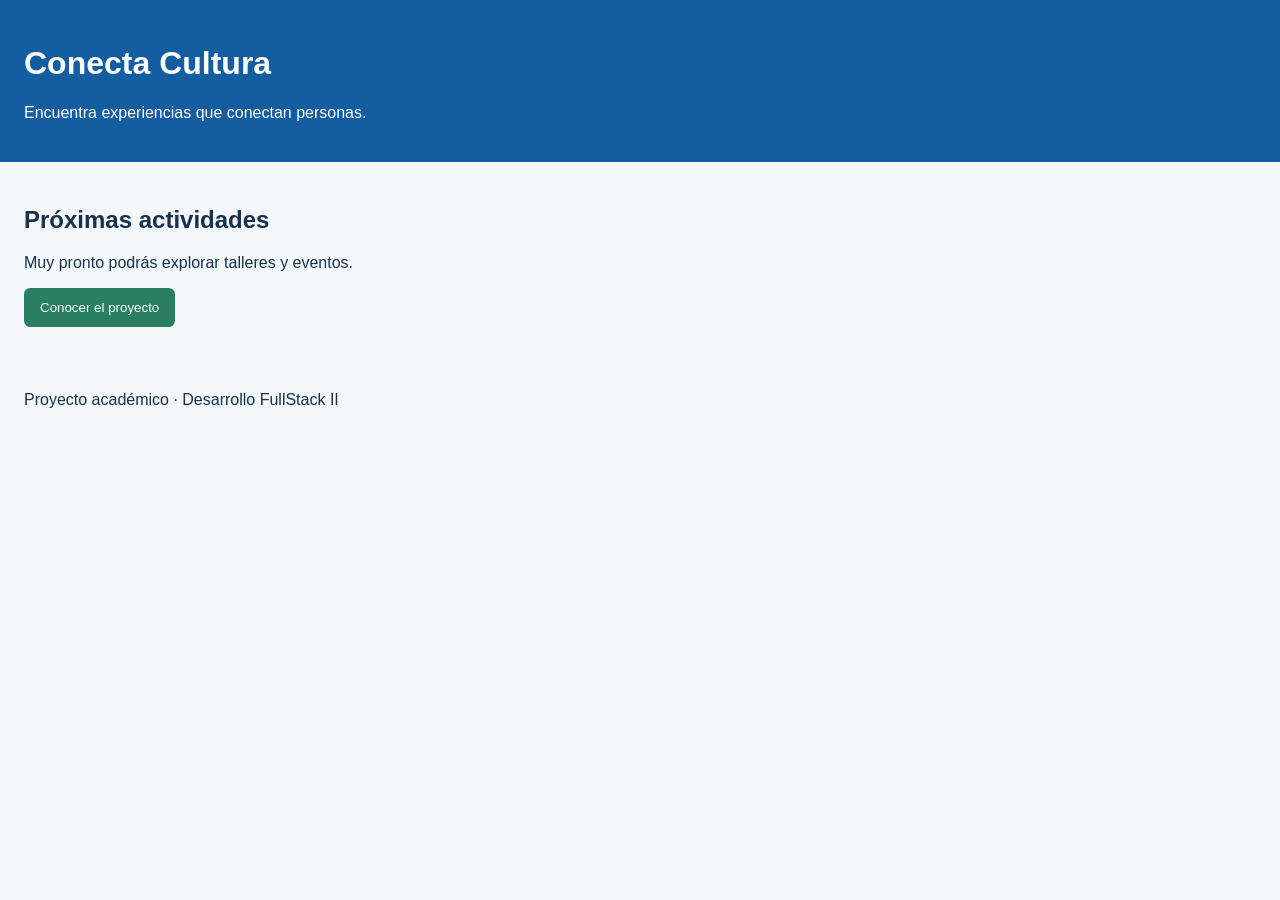
==== index.html @ 3fdcd91d "chore: crear estructura inicial del proyecto" ====
<!DOCTYPE html>
<html lang="es">
<head>
  <meta charset="UTF-8">
  <meta name="viewport" content="width=device-width, initial-scale=1.0">
  <meta name="description" content="Actividades y talleres de Conecta Cultura">
  <title>Conecta Cultura | Inicio</title>
  <link rel="stylesheet" href="assets/css/estilos.css">
</head>
<body>
  <header>
    <h1>Conecta Cultura</h1>
    <p>Encuentra experiencias que conectan personas.</p>
  </header>

  <main>
    <section>
      <h2>Próximas actividades</h2>
      <p>Muy pronto podrás explorar talleres y eventos.</p>
      <button id="boton-bienvenida" type="button">Conocer el proyecto</button>
    </section>
  </main>

  <footer>
    <p>Proyecto académico · Desarrollo FullStack II</p>
  </footer>

  <script src="assets/js/app.js"></script>
</body>
</html>
---- assets/css/estilos.css ----
* {
  box-sizing: border-box;
}

body {
  margin: 0;
  font-family: Arial, sans-serif;
  color: #16324f;
  background-color: #f4f8fb;
}

header,
main,
footer {
  padding: 1.5rem;
}

header {
  color: #ffffff;
  background-color: #145da0;
}

button {
  padding: 0.75rem 1rem;
  color: #ffffff;
  background-color: #2a7f62;
  border: 0;
  border-radius: 0.4rem;
  cursor: pointer;
}
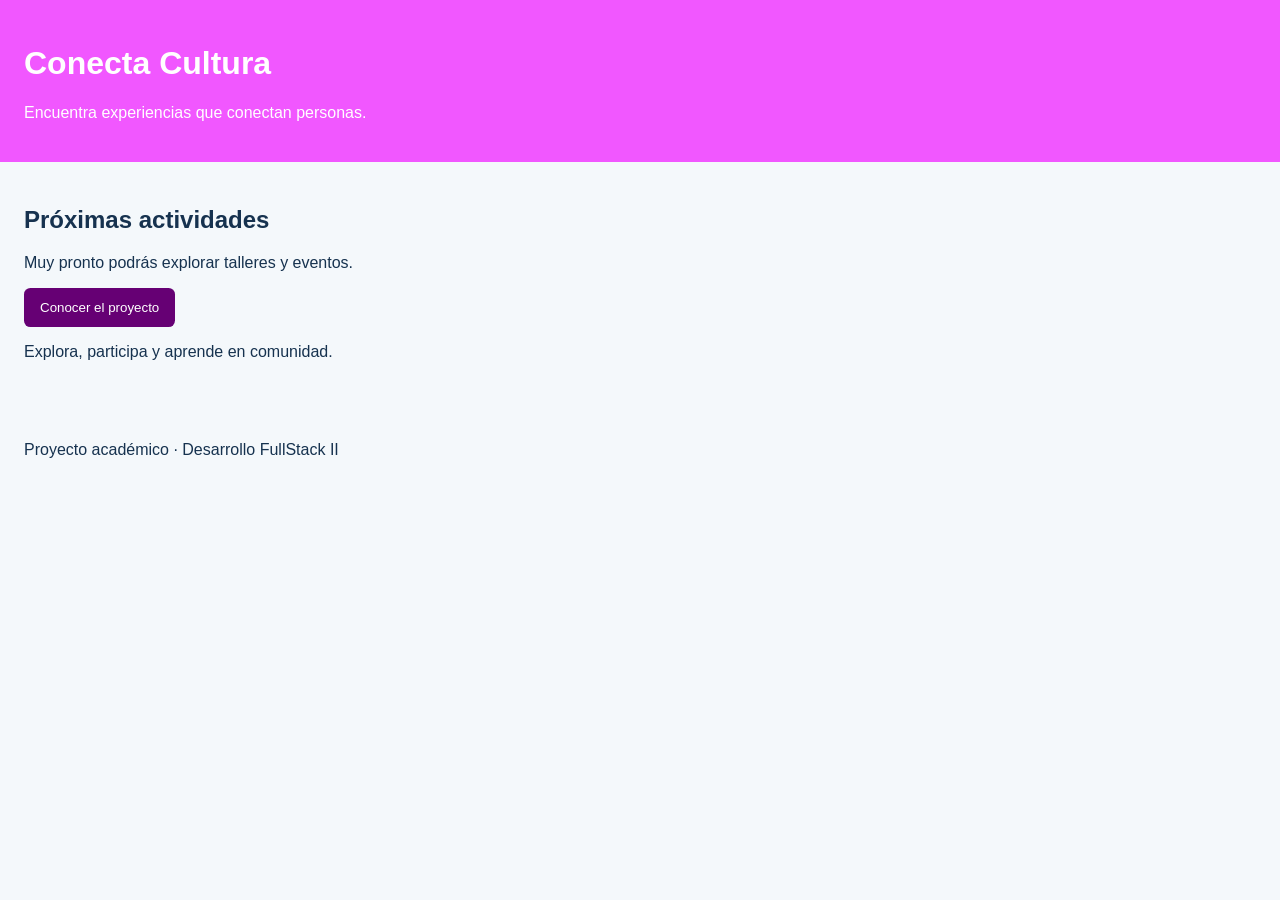
==== commit 89ee7f77: "cambio de colores" ====
--- a/index.html
+++ b/index.html
@@ -18,6 +18,7 @@
       <h2>Próximas actividades</h2>
       <p>Muy pronto podrás explorar talleres y eventos.</p>
       <button id="boton-bienvenida" type="button">Conocer el proyecto</button>
+      <p class="mensaje-inicial">Explora, participa y aprende en comunidad.</p>
     </section>
   </main>
 
--- a/assets/css/estilos.css
+++ b/assets/css/estilos.css
@@ -17,13 +17,13 @@
 
 header {
   color: #ffffff;
-  background-color: #145da0;
+  background-color: #f157ff;
 }
 
 button {
   padding: 0.75rem 1rem;
   color: #ffffff;
-  background-color: #2a7f62;
+  background-color: #660074;
   border: 0;
   border-radius: 0.4rem;
   cursor: pointer;
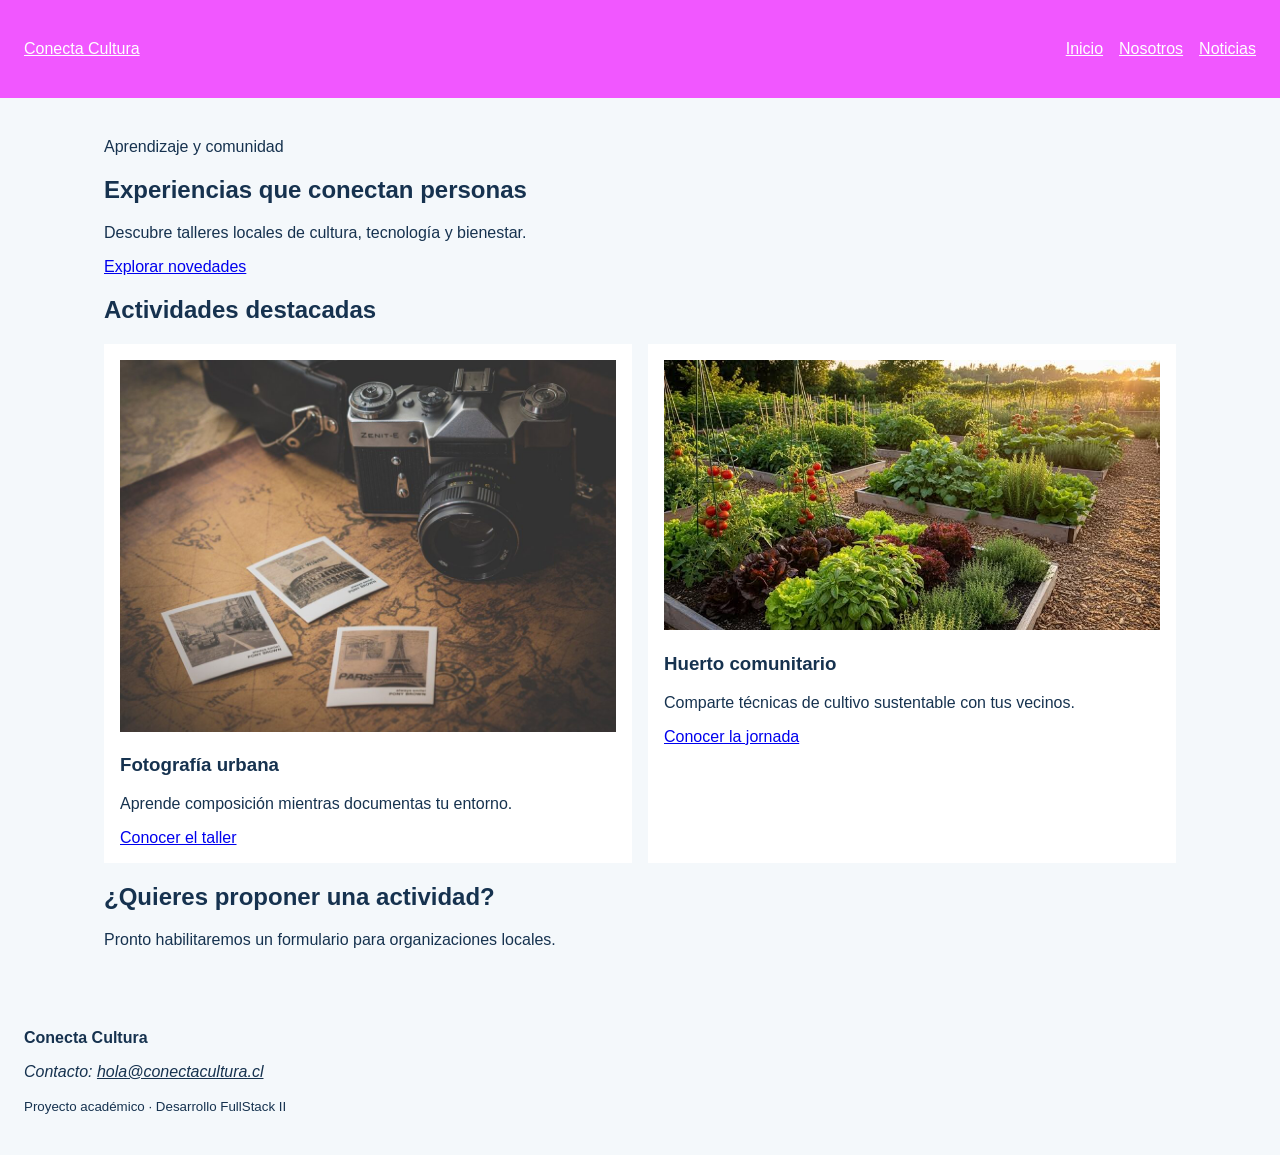
==== commit 17e5ff3d: "feat: construir estructura semántica de inicio y nosotros" ====
--- a/index.html
+++ b/index.html
@@ -3,29 +3,62 @@
 <head>
   <meta charset="UTF-8">
   <meta name="viewport" content="width=device-width, initial-scale=1.0">
-  <meta name="description" content="Actividades y talleres de Conecta Cultura">
-  <title>Conecta Cultura | Inicio</title>
+  <meta name="description" content="Talleres y actividades de Conecta Cultura">
+  <title>Inicio | Conecta Cultura</title>
   <link rel="stylesheet" href="assets/css/estilos.css">
 </head>
 <body>
-  <header>
-    <h1>Conecta Cultura</h1>
-    <p>Encuentra experiencias que conectan personas.</p>
+  <a class="salto-contenido" href="#contenido-principal">Ir al contenido</a>
+  <header class="cabecera-sitio">
+    <a class="marca" href="index.html">Conecta Cultura</a>
+    <nav aria-label="Navegación principal">
+      <ul class="menu">
+        <li><a href="index.html" aria-current="page">Inicio</a></li>
+        <li><a href="nosotros.html">Nosotros</a></li>
+        <li><a href="noticias.html">Noticias</a></li>
+      </ul>
+    </nav>
   </header>
 
-  <main>
-    <section>
-      <h2>Próximas actividades</h2>
-      <p>Muy pronto podrás explorar talleres y eventos.</p>
-      <button id="boton-bienvenida" type="button">Conocer el proyecto</button>
-      <p class="mensaje-inicial">Explora, participa y aprende en comunidad.</p>
+  <main id="contenido-principal">
+    <section class="presentacion">
+      <p class="etiqueta">Aprendizaje y comunidad</p>
+      <h1>Experiencias que conectan personas</h1>
+      <p>Descubre talleres locales de cultura, tecnología y bienestar.</p>
+      <a class="boton" href="noticias.html">Explorar novedades</a>
     </section>
+
+    <section aria-labelledby="titulo-actividades">
+      <h2 id="titulo-actividades">Actividades destacadas</h2>
+      <div class="grilla-tarjetas">
+        <article class="tarjeta">
+          <img src="assets/img/fotografia.jpg"
+               alt="Participantes fotografiando edificios del barrio">
+          <h3>Fotografía urbana</h3>
+          <p>Aprende composición mientras documentas tu entorno.</p>
+          <a href="noticia-detalle-1.html">Conocer el taller</a>
+        </article>
+        <article class="tarjeta">
+          <img src="assets/img/huerto.jpg"
+               alt="Manos plantando una hierba en un huerto comunitario">
+          <h3>Huerto comunitario</h3>
+          <p>Comparte técnicas de cultivo sustentable con tus vecinos.</p>
+          <a href="noticia-detalle-2.html">Conocer la jornada</a>
+        </article>
+      </div>
+    </section>
+
+    <aside class="aviso" aria-labelledby="titulo-aviso">
+      <h2 id="titulo-aviso">¿Quieres proponer una actividad?</h2>
+      <p>Pronto habilitaremos un formulario para organizaciones locales.</p>
+    </aside>
   </main>
 
-  <footer>
-    <p>Proyecto académico · Desarrollo FullStack II</p>
+  <footer class="pie-sitio">
+    <p><strong>Conecta Cultura</strong></p>
+    <address>Contacto: <a href="mailto:hola@conectacultura.cl">hola@conectacultura.cl</a></address>
+    <p><small>Proyecto académico · Desarrollo FullStack II</small></p>
   </footer>
-
   <script src="assets/js/app.js"></script>
 </body>
 </html>
--- a/assets/css/estilos.css
+++ b/assets/css/estilos.css
@@ -28,3 +28,55 @@
   border-radius: 0.4rem;
   cursor: pointer;
 }
+
+.cabecera-sitio,
+.menu,
+.grilla-tarjetas {
+  display: flex;
+  gap: 1rem;
+}
+
+.cabecera-sitio {
+  align-items: center;
+  justify-content: space-between;
+}
+
+.menu {
+  padding: 0;
+  list-style: none;
+}
+
+.marca,
+.menu a,
+.pie-sitio a {
+  color: inherit;
+}
+
+main {
+  max-width: 70rem;
+  margin-inline: auto;
+}
+
+.grilla-tarjetas {
+  flex-wrap: wrap;
+}
+
+.tarjeta {
+  flex: 1 1 18rem;
+  padding: 1rem;
+  background: #ffffff;
+}
+
+img {
+  max-width: 100%;
+  height: auto;
+}
+
+.salto-contenido {
+  position: absolute;
+  left: -10000px;
+}
+
+.salto-contenido:focus {
+  position: static;
+}
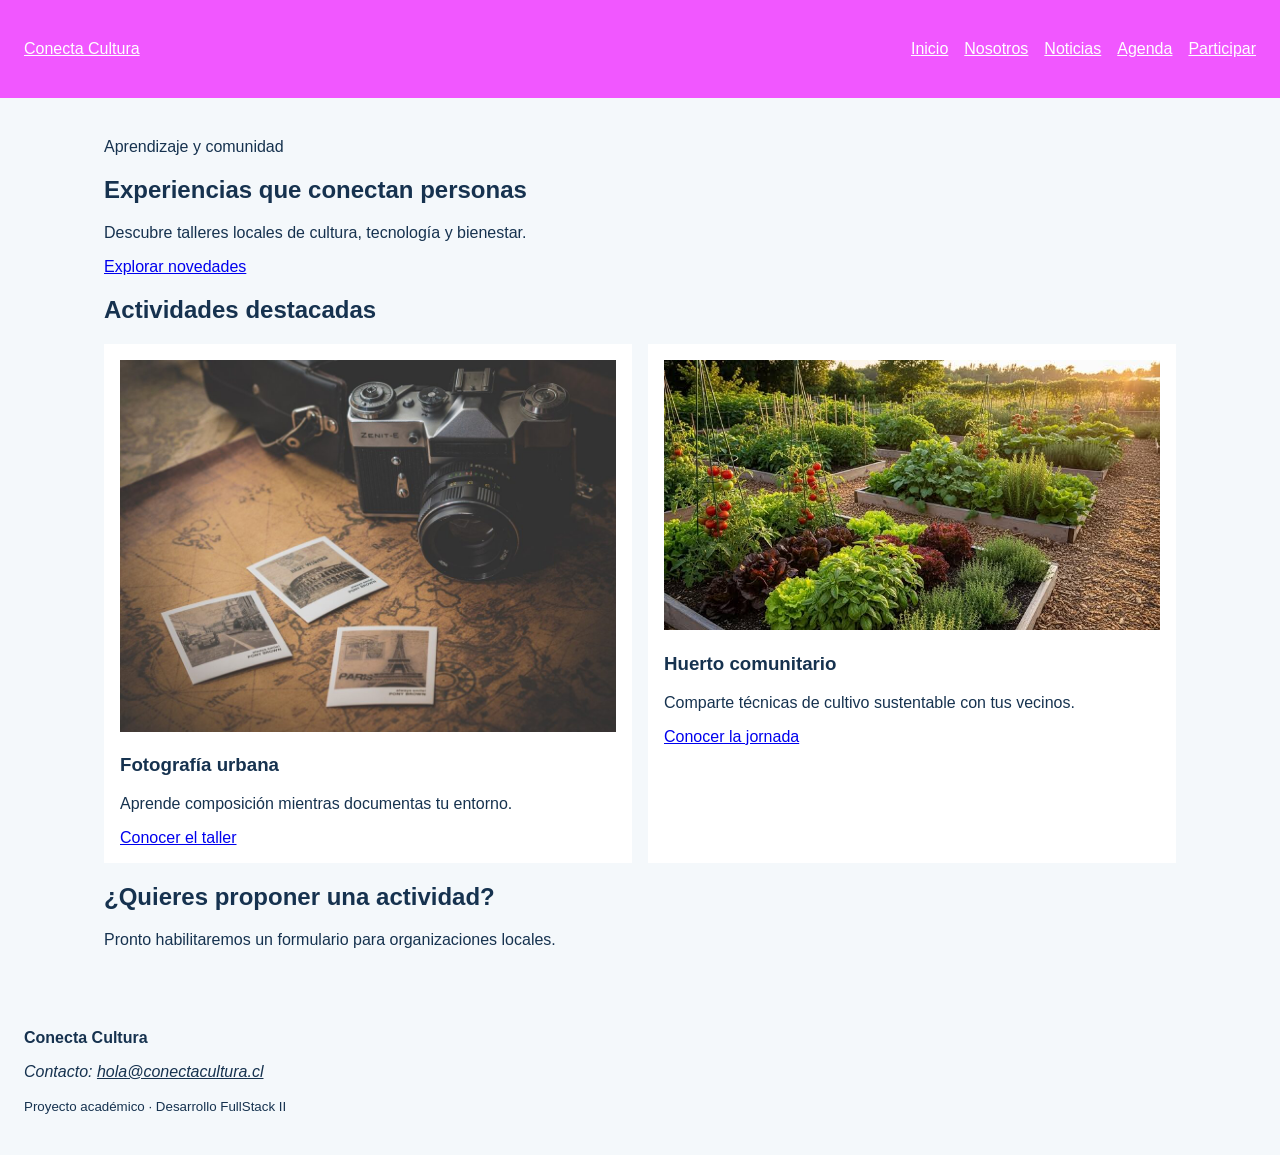
==== commit a460ba9e: "feat: actualizar navegación con agenda y participación" ====
--- a/index.html
+++ b/index.html
@@ -16,7 +16,10 @@
         <li><a href="index.html" aria-current="page">Inicio</a></li>
         <li><a href="nosotros.html">Nosotros</a></li>
         <li><a href="noticias.html">Noticias</a></li>
+        <li><a href="agenda.html">Agenda</a></li>
+        <li><a href="participar.html">Participar</a></li>
       </ul>
+
     </nav>
   </header>
 
--- a/assets/css/estilos.css
+++ b/assets/css/estilos.css
@@ -80,3 +80,57 @@
 .salto-contenido:focus {
   position: static;
 }
+.tabla-contenedor {
+  max-width: 100%;
+  overflow-x: auto;
+}
+
+table {
+  width: 100%;
+  border-collapse: collapse;
+  background-color: #ffffff;
+}
+
+caption {
+  padding: 0.75rem;
+  font-weight: bold;
+  text-align: left;
+}
+
+th,
+td {
+  padding: 0.75rem;
+  border: 1px solid #b8c4cf;
+  text-align: left;
+}
+
+thead {
+  color: #ffffff;
+  background-color: #f157ff;
+}
+.formulario {
+  display: grid;
+  gap: 1rem;
+  max-width: 42rem;
+}
+
+.formulario fieldset {
+  display: grid;
+  gap: 0.75rem;
+  padding: 1rem;
+  border: 1px solid #b8c4cf;
+}
+
+.formulario input,
+.formulario select,
+.formulario textarea {
+  width: 100%;
+  padding: 0.7rem;
+  font: inherit;
+}
+
+.formulario input[type="radio"],
+.formulario input[type="checkbox"] {
+  width: auto;
+}
+
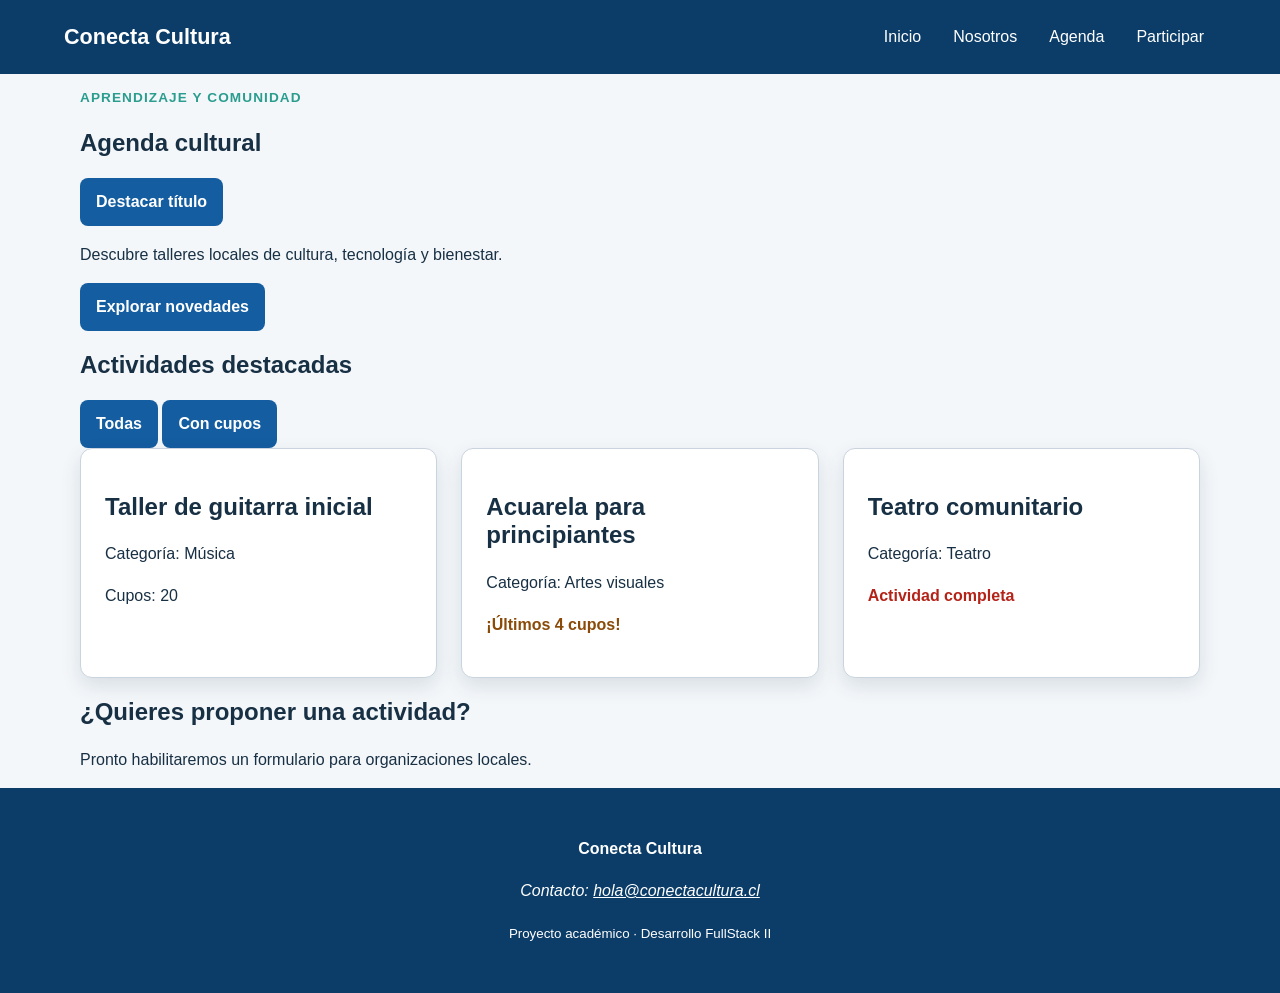
==== commit 4ead6ff7: "feat: agregar menú adaptable y cartelera dinámica" ====
--- a/index.html
+++ b/index.html
@@ -1,5 +1,6 @@
 <!DOCTYPE html>
 <html lang="es">
+
 <head>
   <meta charset="UTF-8">
   <meta name="viewport" content="width=device-width, initial-scale=1.0">
@@ -7,48 +8,38 @@
   <title>Inicio | Conecta Cultura</title>
   <link rel="stylesheet" href="assets/css/estilos.css">
 </head>
+
 <body>
   <a class="salto-contenido" href="#contenido-principal">Ir al contenido</a>
   <header class="cabecera-sitio">
     <a class="marca" href="index.html">Conecta Cultura</a>
-    <nav aria-label="Navegación principal">
-      <ul class="menu">
-        <li><a href="index.html" aria-current="page">Inicio</a></li>
-        <li><a href="nosotros.html">Nosotros</a></li>
-        <li><a href="noticias.html">Noticias</a></li>
-        <li><a href="agenda.html">Agenda</a></li>
-        <li><a href="participar.html">Participar</a></li>
-      </ul>
-
+    <button id="boton-menu" class="boton-menu" type="button" aria-label="Abrir o cerrar menú principal"
+      aria-controls="menu-principal" aria-expanded="false">
+      <span aria-hidden="true">☰</span>
+    </button>
+    <nav id="menu-principal" class="menu" aria-label="Navegación principal">
+      <a href="index.html">Inicio</a>
+      <a href="nosotros.html">Nosotros</a>
+      <a href="agenda.html">Agenda</a>
+      <a href="participar.html">Participar</a>
     </nav>
   </header>
-
   <main id="contenido-principal">
     <section class="presentacion">
       <p class="etiqueta">Aprendizaje y comunidad</p>
-      <h1>Experiencias que conectan personas</h1>
+      <h1 id="titulo-cartelera">Agenda cultural</h1>
+      <button id="boton-destacar" type="button">Destacar título</button>
       <p>Descubre talleres locales de cultura, tecnología y bienestar.</p>
       <a class="boton" href="noticias.html">Explorar novedades</a>
     </section>
 
     <section aria-labelledby="titulo-actividades">
       <h2 id="titulo-actividades">Actividades destacadas</h2>
-      <div class="grilla-tarjetas">
-        <article class="tarjeta">
-          <img src="assets/img/fotografia.jpg"
-               alt="Participantes fotografiando edificios del barrio">
-          <h3>Fotografía urbana</h3>
-          <p>Aprende composición mientras documentas tu entorno.</p>
-          <a href="noticia-detalle-1.html">Conocer el taller</a>
-        </article>
-        <article class="tarjeta">
-          <img src="assets/img/huerto.jpg"
-               alt="Manos plantando una hierba en un huerto comunitario">
-          <h3>Huerto comunitario</h3>
-          <p>Comparte técnicas de cultivo sustentable con tus vecinos.</p>
-          <a href="noticia-detalle-2.html">Conocer la jornada</a>
-        </article>
-      </div>
+      <button id="mostrar-todas" type="button">Todas</button>
+      <button id="mostrar-disponibles" type="button">
+        Con cupos
+      </button>
+      <section id="cartelera" class="grilla-tarjetas"></section>
     </section>
 
     <aside class="aviso" aria-labelledby="titulo-aviso">
@@ -56,12 +47,13 @@
       <p>Pronto habilitaremos un formulario para organizaciones locales.</p>
     </aside>
   </main>
-
   <footer class="pie-sitio">
     <p><strong>Conecta Cultura</strong></p>
     <address>Contacto: <a href="mailto:hola@conectacultura.cl">hola@conectacultura.cl</a></address>
     <p><small>Proyecto académico · Desarrollo FullStack II</small></p>
   </footer>
   <script src="assets/js/app.js"></script>
+  <script src="assets/js/menu.js"></script>
 </body>
-</html>
+
+</html>
--- a/assets/css/estilos.css
+++ b/assets/css/estilos.css
@@ -1,85 +1,150 @@
-* {
+:root {
+  --color-primario: #145da0;
+  --color-primario-oscuro: #0b3d68;
+  --color-secundario: #2a9d8f;
+  --color-acento: #f4a261;
+  --color-texto: #183044;
+  --color-texto-suave: #526575;
+  --color-fondo: #f4f7fa;
+  --color-superficie: #ffffff;
+  --color-borde: #c9d4de;
+  --fuente-base: Arial, Helvetica, sans-serif;
+  --radio: 0.75rem;
+  --sombra: 0 0.5rem 1.25rem rgb(20 48 68 / 12%);
+  --ancho-contenido: 72rem;
+}
+
+/* ===== Reset y base ===== */
+
+*,
+*::before,
+*::after {
   box-sizing: border-box;
+}
+
+html {
+  scroll-behavior: smooth;
 }
 
 body {
   margin: 0;
-  font-family: Arial, sans-serif;
-  color: #16324f;
-  background-color: #f4f8fb;
-}
-
-header,
-main,
-footer {
-  padding: 1.5rem;
-}
-
-header {
-  color: #ffffff;
-  background-color: #f157ff;
-}
-
-button {
-  padding: 0.75rem 1rem;
-  color: #ffffff;
-  background-color: #660074;
-  border: 0;
-  border-radius: 0.4rem;
-  cursor: pointer;
-}
-
-.cabecera-sitio,
-.menu,
-.grilla-tarjetas {
-  display: flex;
-  gap: 1rem;
-}
-
-.cabecera-sitio {
-  align-items: center;
-  justify-content: space-between;
-}
-
-.menu {
-  padding: 0;
-  list-style: none;
-}
-
-.marca,
-.menu a,
-.pie-sitio a {
-  color: inherit;
-}
+  color: var(--color-texto);
+  background: var(--color-fondo);
+  font-family: var(--fuente-base);
+  font-size: 1rem;
+  line-height: 1.6;
+}
+
+img,
+video {
+  display: block;
+  max-width: 100%;
+  height: auto;
+}
+
+a {
+  color: var(--color-primario);
+}
+
+h1,
+h2,
+h3 {
+  line-height: 1.2;
+}
+
+/* ===== Contenedor principal ===== */
 
 main {
+  width: 90%;
   max-width: 70rem;
   margin-inline: auto;
 }
 
+/* ===== Cabecera y menú ===== */
+
+.cabecera-sitio {
+  display: flex;
+  flex-direction: column;
+  gap: 1rem;
+  padding: 1rem 5%;
+  background: var(--color-primario-oscuro);
+}
+
+.marca {
+  color: #ffffff;
+  font-size: 1.35rem;
+  font-weight: 700;
+  text-decoration: none;
+}
+
+.menu {
+  display: flex;
+  flex-direction: column;
+  gap: 0.5rem;
+}
+
+.menu a {
+  display: inline-block;
+  padding: 0.5rem 0.75rem;
+  color: #ffffff;
+  border-radius: 0.5rem;
+  text-decoration: none;
+}
+
+.menu a:hover,
+.menu a[aria-current="page"] {
+  background: var(--color-primario);
+}
+
+/* ===== Tarjetas ===== */
+
+.tarjeta {
+  padding: 1.5rem;
+  background: var(--color-superficie);
+  border: 1px solid var(--color-borde);
+  border-radius: var(--radio);
+  box-shadow: var(--sombra);
+}
+
+.etiqueta {
+  margin-bottom: 0.25rem;
+  color: var(--color-secundario);
+  font-size: 0.85rem;
+  font-weight: 700;
+  letter-spacing: 0.08em;
+  text-transform: uppercase;
+}
+
 .grilla-tarjetas {
-  flex-wrap: wrap;
-}
-
-.tarjeta {
-  flex: 1 1 18rem;
-  padding: 1rem;
-  background: #ffffff;
-}
-
-img {
-  max-width: 100%;
-  height: auto;
-}
-
-.salto-contenido {
-  position: absolute;
-  left: -10000px;
-}
-
-.salto-contenido:focus {
-  position: static;
-}
+  display: grid;
+  grid-template-columns: 1fr;
+  gap: 1.5rem;
+}
+
+/* ===== Botones ===== */
+
+.boton,
+button {
+  display: inline-block;
+  width: fit-content;
+  padding: 0.7rem 1rem;
+  color: #ffffff;
+  background: var(--color-primario);
+  border: 0;
+  border-radius: 0.5rem;
+  font: inherit;
+  font-weight: 700;
+  text-decoration: none;
+  cursor: pointer;
+}
+
+.boton:hover,
+button:hover {
+  background: var(--color-primario-oscuro);
+}
+
+/* ===== Tablas ===== */
+
 .tabla-contenedor {
   max-width: 100%;
   overflow-x: auto;
@@ -88,26 +153,28 @@
 table {
   width: 100%;
   border-collapse: collapse;
-  background-color: #ffffff;
-}
-
-caption {
-  padding: 0.75rem;
-  font-weight: bold;
-  text-align: left;
-}
-
+  background: var(--color-superficie);
+}
+
+caption,
 th,
 td {
   padding: 0.75rem;
-  border: 1px solid #b8c4cf;
   text-align: left;
 }
 
+th,
+td {
+  border: 1px solid var(--color-borde);
+}
+
 thead {
   color: #ffffff;
-  background-color: #f157ff;
-}
+  background: var(--color-primario);
+}
+
+/* ===== Formulario ===== */
+
 .formulario {
   display: grid;
   gap: 1rem;
@@ -117,8 +184,11 @@
 .formulario fieldset {
   display: grid;
   gap: 0.75rem;
-  padding: 1rem;
-  border: 1px solid #b8c4cf;
+  padding: 1.5rem;
+  background: var(--color-superficie);
+  border: 1px solid var(--color-borde);
+  border-radius: var(--radio);
+  box-shadow: var(--sombra);
 }
 
 .formulario input,
@@ -126,6 +196,10 @@
 .formulario textarea {
   width: 100%;
   padding: 0.7rem;
+  color: inherit;
+  background: #ffffff;
+  border: 1px solid var(--color-borde);
+  border-radius: 0.4rem;
   font: inherit;
 }
 
@@ -134,3 +208,130 @@
   width: auto;
 }
 
+:focus-visible {
+  outline: 3px solid var(--color-acento);
+  outline-offset: 3px;
+}
+
+input:required,
+select:required,
+textarea:required {
+  border-left: 0.3rem solid var(--color-primario);
+}
+
+input:focus,
+select:focus,
+textarea:focus {
+  border-color: var(--color-primario);
+}
+
+/* ===== Video e iframe ===== */
+
+video,
+iframe {
+  width: 100%;
+  max-width: 100%;
+}
+
+iframe {
+  aspect-ratio: 16 / 9;
+  border: 0;
+}
+
+/* ===== Salto de contenido y pie de página ===== */
+
+.salto-contenido {
+  position: absolute;
+  padding: 0.6rem 1rem;
+  color: #ffffff;
+  background: var(--color-primario-oscuro);
+  transform: translateY(-150%);
+}
+
+.salto-contenido:focus {
+  transform: translateY(0);
+}
+
+.pie-sitio {
+  padding: 2rem;
+  color: #ffffff;
+  background: var(--color-primario-oscuro);
+  text-align: center;
+}
+
+.pie-sitio a {
+  color: #ffffff;
+}
+
+/* ===== Media query: pantallas desde 48rem ===== */
+
+@media (min-width: 48rem) {
+  .cabecera-sitio {
+    flex-direction: row;
+    justify-content: space-between;
+    align-items: center;
+  }
+
+  .menu {
+    flex-direction: row;
+    flex-wrap: wrap;
+  }
+
+  .grilla-tarjetas {
+    grid-template-columns: 1fr 1fr;
+  }
+}
+
+/* ===== Media query: pantallas desde 64rem ===== */
+
+@media (min-width: 64rem) {
+  .grilla-tarjetas {
+    grid-template-columns: repeat(3, 1fr);
+  }
+}
+.destacado {
+  color: #8a4b08;
+  background-color: #fff3cd;
+  padding: 1rem;
+  border-left: 0.35rem solid #d97706;
+}
+
+.boton-menu {
+  display: inline-block;
+  padding: 0.65rem 0.85rem;
+  font-size: 1.5rem;
+  background-color: ;
+  border: 0.1rem solid #1f4b5b;
+  border-radius: 0.35rem;
+  cursor: pointer;
+}
+
+.menu {
+  display: none;
+  flex-direction: column;
+  gap: 0.5rem;
+}
+
+.menu.menu-abierto {
+  display: flex;
+}
+
+@media (min-width: 768px) {
+  .boton-menu {
+    display: none;
+  }
+
+  .menu {
+    display: flex;
+    flex-direction: row;
+  }
+}
+.aviso-cupos {
+  color: #8a4b08;
+  font-weight: 700;
+}
+
+.actividad-completa {
+  color: #b42318;
+  font-weight: 700;
+}
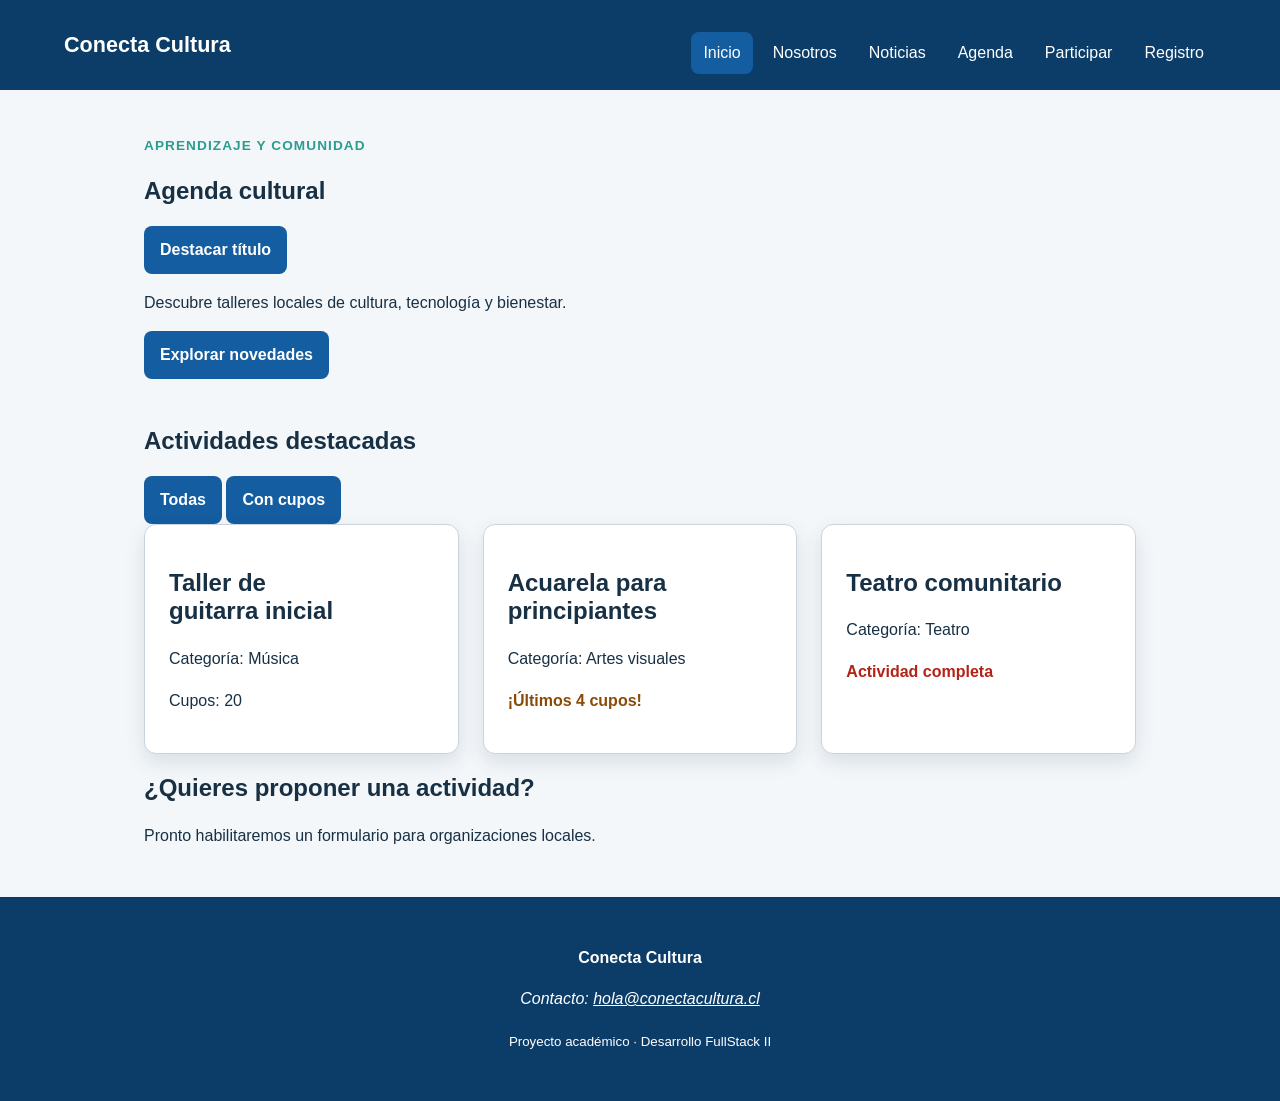
==== commit b804f67a: "style: corregir estilos y navegación de Conecta Cultura" ====
--- a/index.html
+++ b/index.html
@@ -18,10 +18,12 @@
       <span aria-hidden="true">☰</span>
     </button>
     <nav id="menu-principal" class="menu" aria-label="Navegación principal">
-      <a href="index.html">Inicio</a>
+      <a href="index.html" aria-current="page">Inicio</a>
       <a href="nosotros.html">Nosotros</a>
+      <a href="noticias.html">Noticias</a>
       <a href="agenda.html">Agenda</a>
       <a href="participar.html">Participar</a>
+      <a href="registro.html">Registro</a>
     </nav>
   </header>
   <main id="contenido-principal">
--- a/assets/css/estilos.css
+++ b/assets/css/estilos.css
@@ -50,6 +50,7 @@
 h2,
 h3 {
   line-height: 1.2;
+    text-wrap: balance;
 }
 
 /* ===== Contenedor principal ===== */
@@ -58,6 +59,11 @@
   width: 90%;
   max-width: 70rem;
   margin-inline: auto;
+  padding: 2rem 4rem;
+}
+
+section + section {
+  margin-top: 3rem;
 }
 
 /* ===== Cabecera y menú ===== */
@@ -67,6 +73,7 @@
   flex-direction: column;
   gap: 1rem;
   padding: 1rem 5%;
+   color: #ffffff;
   background: var(--color-primario-oscuro);
 }
 
@@ -81,6 +88,9 @@
   display: flex;
   flex-direction: column;
   gap: 0.5rem;
+  margin: 1rem 0 0;
+  padding: 0;
+  list-style: none;
 }
 
 .menu a {
@@ -98,7 +108,8 @@
 
 /* ===== Tarjetas ===== */
 
-.tarjeta {
+.tarjeta, 
+.mensaje-confirmacion {
   padding: 1.5rem;
   background: var(--color-superficie);
   border: 1px solid var(--color-borde);
@@ -300,7 +311,8 @@
   display: inline-block;
   padding: 0.65rem 0.85rem;
   font-size: 1.5rem;
-  background-color: ;
+  background-color: #ffffff;
+color: var(--color-primario-oscuro);
   border: 0.1rem solid #1f4b5b;
   border-radius: 0.35rem;
   cursor: pointer;
@@ -335,3 +347,16 @@
   color: #b42318;
   font-weight: 700;
 }
+.mensaje-error {
+  display: block;
+  color: #b42318;
+  min-height: 1.25rem;
+}
+
+.campo-invalido {
+  border: 0.15rem solid #b42318;
+}
+
+.campo-invalido:focus {
+  outline: 0.2rem solid #f4a6a0;
+}
